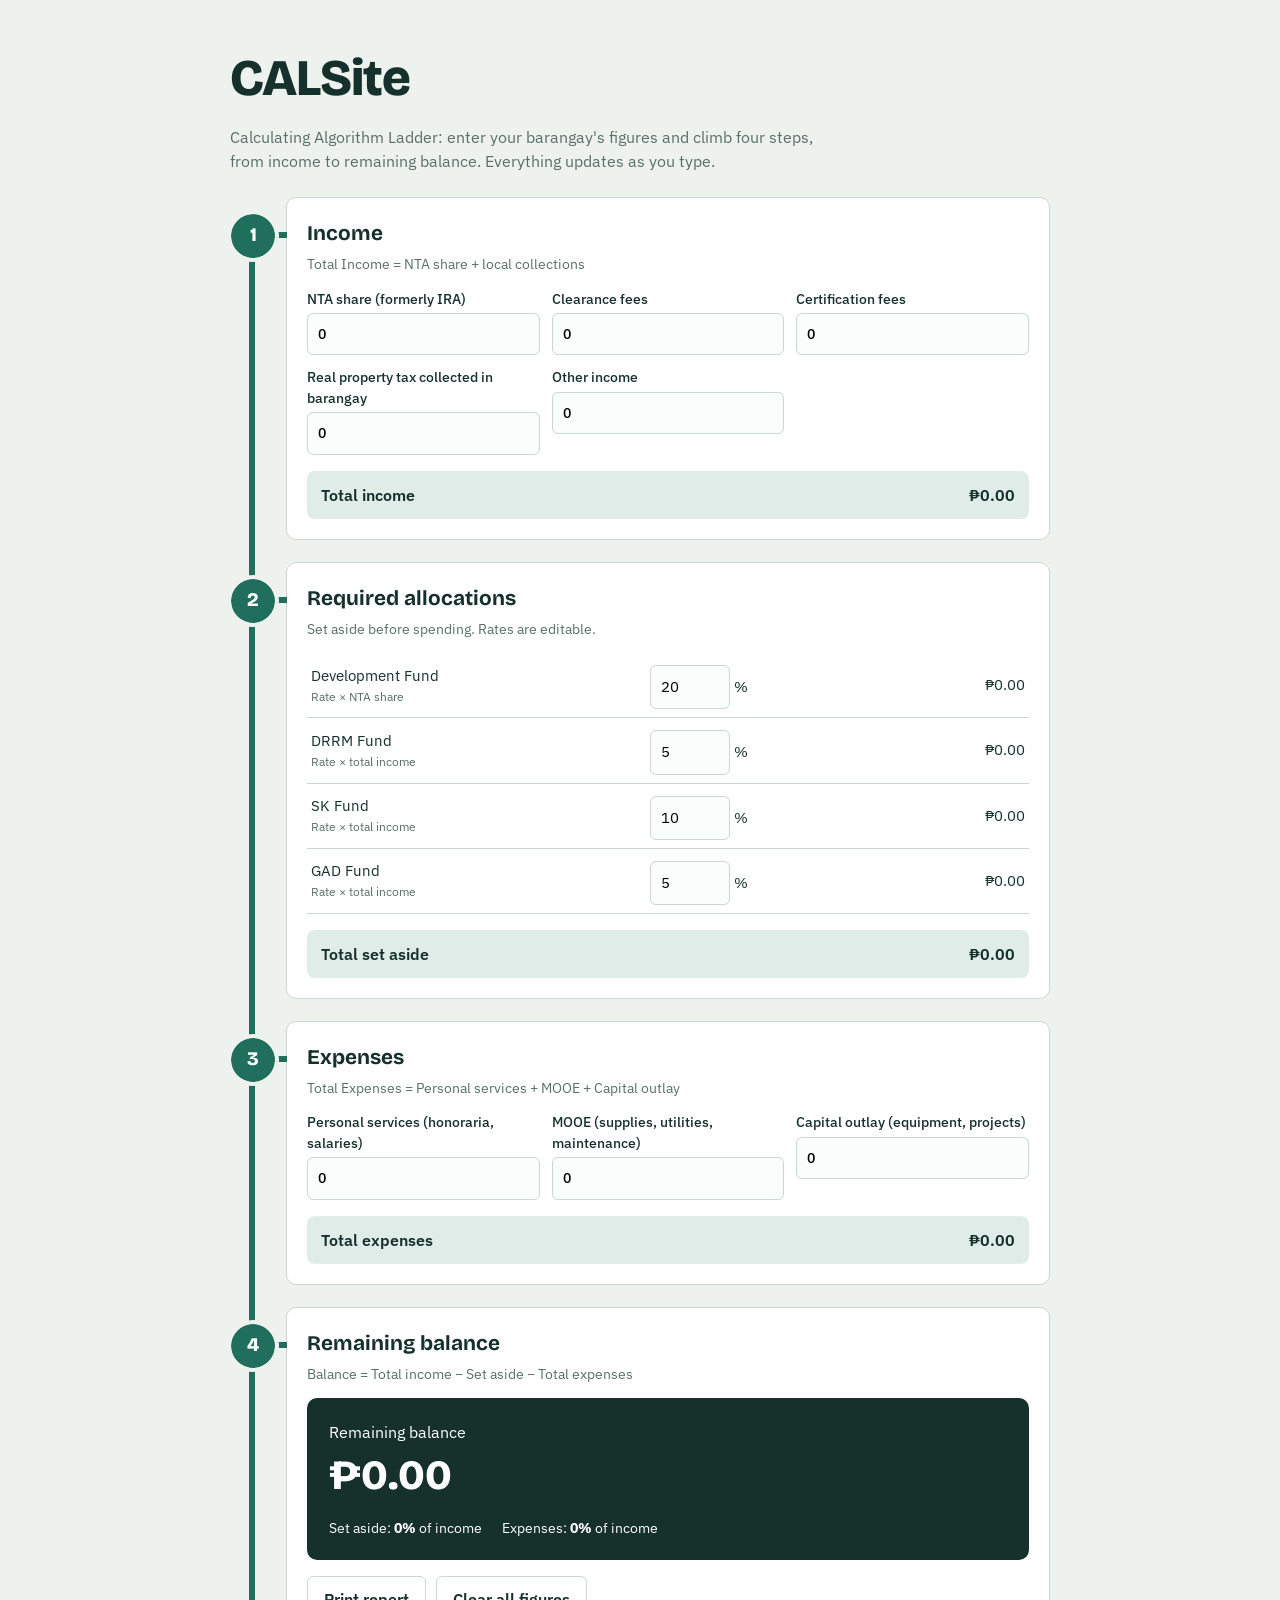
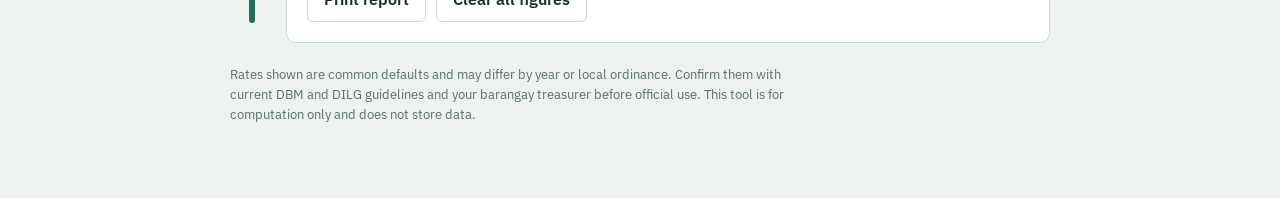
==== index.html @ 575f40e9 "Add files via upload" ====
<!DOCTYPE html>
<html lang="en">
<head>
<meta charset="UTF-8">
<meta name="viewport" content="width=device-width, initial-scale=1.0">
<title>CALSite: Barangay Finance Calculator</title>
<link rel="preconnect" href="https://fonts.googleapis.com">
<link href="https://fonts.googleapis.com/css2?family=Bricolage+Grotesque:wght@400;600;800&family=IBM+Plex+Sans:wght@400;500&display=swap" rel="stylesheet">
<style>
:root{
  --paper:#eef2ef; --card:#ffffff; --ink:#16302b; --muted:#5a6f69;
  --rail:#1f6f5c; --rung:#e0ece7; --warn:#b3261e; --line:#c9d8d2;
}
*{box-sizing:border-box}
body{margin:0;background:var(--paper);color:var(--ink);font-family:"IBM Plex Sans",system-ui,sans-serif;line-height:1.5}
header{padding:40px 20px 24px;max-width:860px;margin:0 auto}
h1{font-family:"Bricolage Grotesque",system-ui,sans-serif;font-weight:800;font-size:clamp(2rem,6vw,3.2rem);margin:0;letter-spacing:-.02em}
header p{max-width:60ch;color:var(--muted);margin:8px 0 0}
main{max-width:860px;margin:0 auto;padding:0 20px 60px}
.ladder{position:relative;padding-left:56px}
.ladder::before{content:"";position:absolute;left:19px;top:20px;bottom:20px;width:6px;background:var(--rail);border-radius:3px}
.rung{position:relative;background:var(--card);border:1px solid var(--line);border-radius:10px;padding:20px;margin-bottom:22px}
.rung::before{content:"";position:absolute;left:-37px;top:34px;width:37px;height:6px;background:var(--rail)}
.badge{position:absolute;left:-56px;top:16px;width:44px;height:44px;border-radius:50%;background:var(--rail);color:#fff;display:grid;place-items:center;font-family:"Bricolage Grotesque",sans-serif;font-weight:800;font-size:1.2rem;outline:4px solid var(--paper)}
h2{font-family:"Bricolage Grotesque",sans-serif;font-size:1.3rem;margin:0 0 4px}
.sub{color:var(--muted);font-size:.9rem;margin:0 0 14px}
.grid{display:grid;grid-template-columns:repeat(auto-fit,minmax(220px,1fr));gap:12px}
label{display:block;font-size:.85rem;font-weight:500}
input{width:100%;margin-top:4px;padding:10px;border:1px solid var(--line);border-radius:6px;font:inherit;background:#fbfdfc}
input:focus-visible,button:focus-visible{outline:3px solid #f2b705;outline-offset:1px}
.result{margin-top:16px;padding:12px 14px;background:var(--rung);border-radius:8px;display:flex;justify-content:space-between;gap:12px;font-weight:600}
table{width:100%;border-collapse:collapse;margin-top:6px;font-size:.92rem}
td{padding:8px 4px;border-bottom:1px solid var(--line)}
td:last-child{text-align:right;font-variant-numeric:tabular-nums}
td small{display:block;color:var(--muted)}
.final{background:var(--ink);color:#fff;border-radius:10px;padding:22px;margin-top:6px}
.final .big{font-family:"Bricolage Grotesque",sans-serif;font-size:clamp(1.8rem,6vw,2.6rem);font-weight:800}
.final.neg{background:var(--warn)}
.stats{display:flex;flex-wrap:wrap;gap:20px;margin-top:10px;font-size:.9rem}
.actions{margin-top:16px;display:flex;gap:10px;flex-wrap:wrap}
button{font:inherit;font-weight:600;padding:10px 16px;border-radius:6px;border:1px solid var(--line);background:#fff;cursor:pointer;color:var(--ink)}
button:hover{background:var(--rung)}
.note{font-size:.82rem;color:var(--muted);margin-top:18px;max-width:70ch}
@media print{input{border:none}.actions{display:none}body{background:#fff}}
</style>
</head>
<body>
<header>
  <h1>CALSite</h1>
  <p>Calculating Algorithm Ladder: enter your barangay's figures and climb four steps, from income to remaining balance. Everything updates as you type.</p>
</header>
<main>
<div class="ladder">

  <section class="rung">
    <div class="badge">1</div>
    <h2>Income</h2>
    <p class="sub">Total Income = NTA share + local collections</p>
    <div class="grid">
      <label>NTA share (formerly IRA)<input type="number" min="0" step="0.01" id="nta" value="0"></label>
      <label>Clearance fees<input type="number" min="0" step="0.01" id="clearance" value="0"></label>
      <label>Certification fees<input type="number" min="0" step="0.01" id="cert" value="0"></label>
      <label>Real property tax collected in barangay<input type="number" min="0" step="0.01" id="rpt" value="0"></label>
      <label>Other income<input type="number" min="0" step="0.01" id="other" value="0"></label>
    </div>
    <div class="result"><span>Total income</span><span id="r1">₱0.00</span></div>
  </section>

  <section class="rung">
    <div class="badge">2</div>
    <h2>Required allocations</h2>
    <p class="sub">Set aside before spending. Rates are editable.</p>
    <table>
      <tr><td>Development Fund<small>Rate × NTA share</small></td><td><input type="number" id="devRate" value="20" min="0" max="100" step="0.1" style="width:80px"> %</td><td id="dev">₱0.00</td></tr>
      <tr><td>DRRM Fund<small>Rate × total income</small></td><td><input type="number" id="drrmRate" value="5" min="0" max="100" step="0.1" style="width:80px"> %</td><td id="drrm">₱0.00</td></tr>
      <tr><td>SK Fund<small>Rate × total income</small></td><td><input type="number" id="skRate" value="10" min="0" max="100" step="0.1" style="width:80px"> %</td><td id="sk">₱0.00</td></tr>
      <tr><td>GAD Fund<small>Rate × total income</small></td><td><input type="number" id="gadRate" value="5" min="0" max="100" step="0.1" style="width:80px"> %</td><td id="gad">₱0.00</td></tr>
    </table>
    <div class="result"><span>Total set aside</span><span id="r2">₱0.00</span></div>
  </section>

  <section class="rung">
    <div class="badge">3</div>
    <h2>Expenses</h2>
    <p class="sub">Total Expenses = Personal services + MOOE + Capital outlay</p>
    <div class="grid">
      <label>Personal services (honoraria, salaries)<input type="number" min="0" step="0.01" id="ps" value="0"></label>
      <label>MOOE (supplies, utilities, maintenance)<input type="number" min="0" step="0.01" id="mooe" value="0"></label>
      <label>Capital outlay (equipment, projects)<input type="number" min="0" step="0.01" id="co" value="0"></label>
    </div>
    <div class="result"><span>Total expenses</span><span id="r3">₱0.00</span></div>
  </section>

  <section class="rung">
    <div class="badge">4</div>
    <h2>Remaining balance</h2>
    <p class="sub">Balance = Total income − Set aside − Total expenses</p>
    <div class="final" id="final">
      <div>Remaining balance</div>
      <div class="big" id="bal">₱0.00</div>
      <div class="stats">
        <span>Set aside: <b id="p2">0%</b> of income</span>
        <span>Expenses: <b id="p3">0%</b> of income</span>
        <span id="msg"></span>
      </div>
    </div>
    <div class="actions">
      <button type="button" onclick="window.print()">Print report</button>
      <button type="button" id="reset">Clear all figures</button>
    </div>
  </section>

</div>
<p class="note">Rates shown are common defaults and may differ by year or local ordinance. Confirm them with current DBM and DILG guidelines and your barangay treasurer before official use. This tool is for computation only and does not store data.</p>
</main>

<script>
const $ = id => document.getElementById(id);
const num = id => Math.max(0, parseFloat($(id).value) || 0);
const peso = n => "₱" + n.toLocaleString("en-PH", {minimumFractionDigits: 2, maximumFractionDigits: 2});
const pct = (a, b) => b > 0 ? (a / b * 100).toFixed(1) + "%" : "0%";

function calc() {
  const income = num("nta") + num("clearance") + num("cert") + num("rpt") + num("other");
  const dev = num("nta") * num("devRate") / 100;
  const drrm = income * num("drrmRate") / 100;
  const sk = income * num("skRate") / 100;
  const gad = income * num("gadRate") / 100;
  const aside = dev + drrm + sk + gad;
  const expenses = num("ps") + num("mooe") + num("co");
  const balance = income - aside - expenses;

  $("r1").textContent = peso(income);
  $("dev").textContent = peso(dev);
  $("drrm").textContent = peso(drrm);
  $("sk").textContent = peso(sk);
  $("gad").textContent = peso(gad);
  $("r2").textContent = peso(aside);
  $("r3").textContent = peso(expenses);
  $("bal").textContent = peso(balance);
  $("p2").textContent = pct(aside, income);
  $("p3").textContent = pct(expenses, income);
  $("final").classList.toggle("neg", balance < 0);
  $("msg").textContent = balance < 0 ? "Expenses exceed available funds. Reduce spending or review allocations." : "";
}

document.querySelectorAll("input").forEach(i => i.addEventListener("input", calc));
$("reset").addEventListener("click", () => {
  document.querySelectorAll(".grid input").forEach(i => i.value = 0);
  calc();
});
calc();
</script>
</body>
</html>
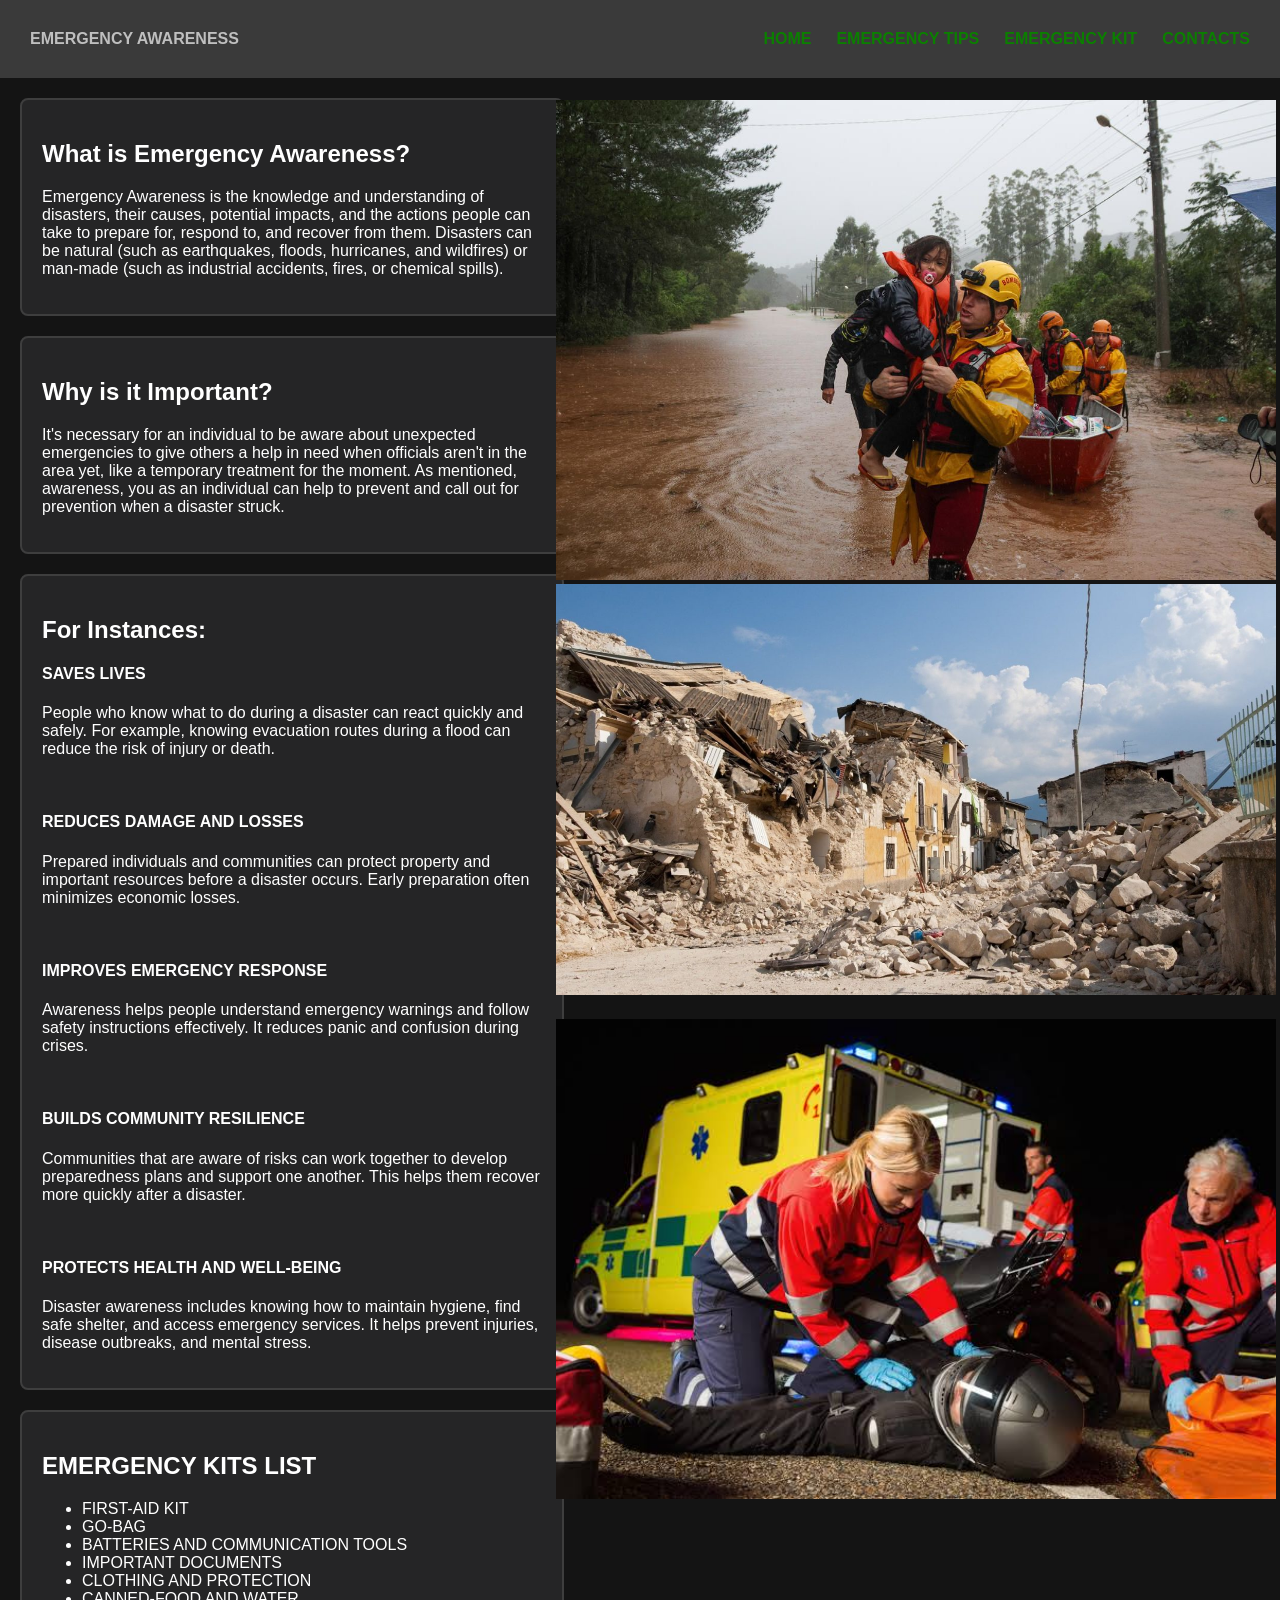
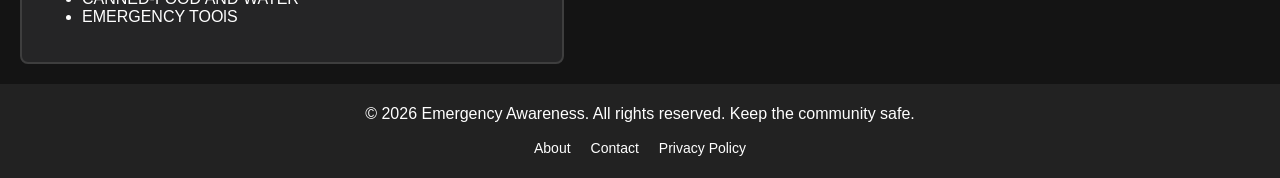
==== commit a73e661e: "Add files via upload" ====
--- a/index.html
+++ b/index.html
@@ -1,155 +1,93 @@
-<!DOCTYPE html>
-<html lang="en">
-<head>
-<meta charset="UTF-8">
-<meta name="viewport" content="width=device-width, initial-scale=1.0">
-<title>CALSite: Barangay Finance Calculator</title>
-<link rel="preconnect" href="https://fonts.googleapis.com">
-<link href="https://fonts.googleapis.com/css2?family=Bricolage+Grotesque:wght@400;600;800&family=IBM+Plex+Sans:wght@400;500&display=swap" rel="stylesheet">
-<style>
-:root{
-  --paper:#eef2ef; --card:#ffffff; --ink:#16302b; --muted:#5a6f69;
-  --rail:#1f6f5c; --rung:#e0ece7; --warn:#b3261e; --line:#c9d8d2;
-}
-*{box-sizing:border-box}
-body{margin:0;background:var(--paper);color:var(--ink);font-family:"IBM Plex Sans",system-ui,sans-serif;line-height:1.5}
-header{padding:40px 20px 24px;max-width:860px;margin:0 auto}
-h1{font-family:"Bricolage Grotesque",system-ui,sans-serif;font-weight:800;font-size:clamp(2rem,6vw,3.2rem);margin:0;letter-spacing:-.02em}
-header p{max-width:60ch;color:var(--muted);margin:8px 0 0}
-main{max-width:860px;margin:0 auto;padding:0 20px 60px}
-.ladder{position:relative;padding-left:56px}
-.ladder::before{content:"";position:absolute;left:19px;top:20px;bottom:20px;width:6px;background:var(--rail);border-radius:3px}
-.rung{position:relative;background:var(--card);border:1px solid var(--line);border-radius:10px;padding:20px;margin-bottom:22px}
-.rung::before{content:"";position:absolute;left:-37px;top:34px;width:37px;height:6px;background:var(--rail)}
-.badge{position:absolute;left:-56px;top:16px;width:44px;height:44px;border-radius:50%;background:var(--rail);color:#fff;display:grid;place-items:center;font-family:"Bricolage Grotesque",sans-serif;font-weight:800;font-size:1.2rem;outline:4px solid var(--paper)}
-h2{font-family:"Bricolage Grotesque",sans-serif;font-size:1.3rem;margin:0 0 4px}
-.sub{color:var(--muted);font-size:.9rem;margin:0 0 14px}
-.grid{display:grid;grid-template-columns:repeat(auto-fit,minmax(220px,1fr));gap:12px}
-label{display:block;font-size:.85rem;font-weight:500}
-input{width:100%;margin-top:4px;padding:10px;border:1px solid var(--line);border-radius:6px;font:inherit;background:#fbfdfc}
-input:focus-visible,button:focus-visible{outline:3px solid #f2b705;outline-offset:1px}
-.result{margin-top:16px;padding:12px 14px;background:var(--rung);border-radius:8px;display:flex;justify-content:space-between;gap:12px;font-weight:600}
-table{width:100%;border-collapse:collapse;margin-top:6px;font-size:.92rem}
-td{padding:8px 4px;border-bottom:1px solid var(--line)}
-td:last-child{text-align:right;font-variant-numeric:tabular-nums}
-td small{display:block;color:var(--muted)}
-.final{background:var(--ink);color:#fff;border-radius:10px;padding:22px;margin-top:6px}
-.final .big{font-family:"Bricolage Grotesque",sans-serif;font-size:clamp(1.8rem,6vw,2.6rem);font-weight:800}
-.final.neg{background:var(--warn)}
-.stats{display:flex;flex-wrap:wrap;gap:20px;margin-top:10px;font-size:.9rem}
-.actions{margin-top:16px;display:flex;gap:10px;flex-wrap:wrap}
-button{font:inherit;font-weight:600;padding:10px 16px;border-radius:6px;border:1px solid var(--line);background:#fff;cursor:pointer;color:var(--ink)}
-button:hover{background:var(--rung)}
-.note{font-size:.82rem;color:var(--muted);margin-top:18px;max-width:70ch}
-@media print{input{border:none}.actions{display:none}body{background:#fff}}
-</style>
-</head>
-<body>
-<header>
-  <h1>CALSite</h1>
-  <p>Calculating Algorithm Ladder: enter your barangay's figures and climb four steps, from income to remaining balance. Everything updates as you type.</p>
-</header>
-<main>
-<div class="ladder">
-
-  <section class="rung">
-    <div class="badge">1</div>
-    <h2>Income</h2>
-    <p class="sub">Total Income = NTA share + local collections</p>
-    <div class="grid">
-      <label>NTA share (formerly IRA)<input type="number" min="0" step="0.01" id="nta" value="0"></label>
-      <label>Clearance fees<input type="number" min="0" step="0.01" id="clearance" value="0"></label>
-      <label>Certification fees<input type="number" min="0" step="0.01" id="cert" value="0"></label>
-      <label>Real property tax collected in barangay<input type="number" min="0" step="0.01" id="rpt" value="0"></label>
-      <label>Other income<input type="number" min="0" step="0.01" id="other" value="0"></label>
-    </div>
-    <div class="result"><span>Total income</span><span id="r1">₱0.00</span></div>
-  </section>
-
-  <section class="rung">
-    <div class="badge">2</div>
-    <h2>Required allocations</h2>
-    <p class="sub">Set aside before spending. Rates are editable.</p>
-    <table>
-      <tr><td>Development Fund<small>Rate × NTA share</small></td><td><input type="number" id="devRate" value="20" min="0" max="100" step="0.1" style="width:80px"> %</td><td id="dev">₱0.00</td></tr>
-      <tr><td>DRRM Fund<small>Rate × total income</small></td><td><input type="number" id="drrmRate" value="5" min="0" max="100" step="0.1" style="width:80px"> %</td><td id="drrm">₱0.00</td></tr>
-      <tr><td>SK Fund<small>Rate × total income</small></td><td><input type="number" id="skRate" value="10" min="0" max="100" step="0.1" style="width:80px"> %</td><td id="sk">₱0.00</td></tr>
-      <tr><td>GAD Fund<small>Rate × total income</small></td><td><input type="number" id="gadRate" value="5" min="0" max="100" step="0.1" style="width:80px"> %</td><td id="gad">₱0.00</td></tr>
-    </table>
-    <div class="result"><span>Total set aside</span><span id="r2">₱0.00</span></div>
-  </section>
-
-  <section class="rung">
-    <div class="badge">3</div>
-    <h2>Expenses</h2>
-    <p class="sub">Total Expenses = Personal services + MOOE + Capital outlay</p>
-    <div class="grid">
-      <label>Personal services (honoraria, salaries)<input type="number" min="0" step="0.01" id="ps" value="0"></label>
-      <label>MOOE (supplies, utilities, maintenance)<input type="number" min="0" step="0.01" id="mooe" value="0"></label>
-      <label>Capital outlay (equipment, projects)<input type="number" min="0" step="0.01" id="co" value="0"></label>
-    </div>
-    <div class="result"><span>Total expenses</span><span id="r3">₱0.00</span></div>
-  </section>
-
-  <section class="rung">
-    <div class="badge">4</div>
-    <h2>Remaining balance</h2>
-    <p class="sub">Balance = Total income − Set aside − Total expenses</p>
-    <div class="final" id="final">
-      <div>Remaining balance</div>
-      <div class="big" id="bal">₱0.00</div>
-      <div class="stats">
-        <span>Set aside: <b id="p2">0%</b> of income</span>
-        <span>Expenses: <b id="p3">0%</b> of income</span>
-        <span id="msg"></span>
-      </div>
-    </div>
-    <div class="actions">
-      <button type="button" onclick="window.print()">Print report</button>
-      <button type="button" id="reset">Clear all figures</button>
-    </div>
-  </section>
-
-</div>
-<p class="note">Rates shown are common defaults and may differ by year or local ordinance. Confirm them with current DBM and DILG guidelines and your barangay treasurer before official use. This tool is for computation only and does not store data.</p>
-</main>
-
-<script>
-const $ = id => document.getElementById(id);
-const num = id => Math.max(0, parseFloat($(id).value) || 0);
-const peso = n => "₱" + n.toLocaleString("en-PH", {minimumFractionDigits: 2, maximumFractionDigits: 2});
-const pct = (a, b) => b > 0 ? (a / b * 100).toFixed(1) + "%" : "0%";
-
-function calc() {
-  const income = num("nta") + num("clearance") + num("cert") + num("rpt") + num("other");
-  const dev = num("nta") * num("devRate") / 100;
-  const drrm = income * num("drrmRate") / 100;
-  const sk = income * num("skRate") / 100;
-  const gad = income * num("gadRate") / 100;
-  const aside = dev + drrm + sk + gad;
-  const expenses = num("ps") + num("mooe") + num("co");
-  const balance = income - aside - expenses;
-
-  $("r1").textContent = peso(income);
-  $("dev").textContent = peso(dev);
-  $("drrm").textContent = peso(drrm);
-  $("sk").textContent = peso(sk);
-  $("gad").textContent = peso(gad);
-  $("r2").textContent = peso(aside);
-  $("r3").textContent = peso(expenses);
-  $("bal").textContent = peso(balance);
-  $("p2").textContent = pct(aside, income);
-  $("p3").textContent = pct(expenses, income);
-  $("final").classList.toggle("neg", balance < 0);
-  $("msg").textContent = balance < 0 ? "Expenses exceed available funds. Reduce spending or review allocations." : "";
-}
-
-document.querySelectorAll("input").forEach(i => i.addEventListener("input", calc));
-$("reset").addEventListener("click", () => {
-  document.querySelectorAll(".grid input").forEach(i => i.value = 0);
-  calc();
-});
-calc();
-</script>
-</body>
-</html>
+<!DOCTYPE html>
+<html lang="en">
+<head>
+    <meta charset="UTF-8">
+    <meta name="viewport" content="width=device-width, initial-scale=1.0">
+    <title>Document</title>
+    <link rel="stylesheet" href="style.css">
+</head>
+<body>
+    <nav class="navbar">
+        <div class="logo">EMERGENCY AWARENESS</div>
+        <ul class="nav-links">
+            <li><a href="index.html">HOME</a></li>
+            <li><a href="EmergencyTips.html">EMERGENCY TIPS</a></li>
+            <li><a href="EmergencyKit.html">EMERGENCY KIT</a></li>
+            <li><a href="Contact.html">CONTACTS</a></li>
+        </ul>
+    </nav>
+    
+    <section class="text-home">
+        <h1>What is Emergency Awareness?</h1>
+        <p>Emergency Awareness is the knowledge and understanding of disasters, their causes, potential impacts, 
+            and the actions people can take to prepare for, respond to, and recover from them. 
+            Disasters can be natural (such as earthquakes, floods, hurricanes, and wildfires) or 
+            man-made (such as industrial accidents, fires, or chemical spills). 
+        </p>
+    </section>
+    <section class="text-home">
+        <h1>Why is it Important?</h1>
+        <p>It's necessary for an individual to be aware about unexpected emergencies
+            to give others a help in need when officials aren't in the area yet,
+            like a temporary treatment for the moment. As mentioned, awareness,
+            you as an individual can help to prevent and call out for prevention
+            when a disaster struck.
+        </p>
+    </section>
+    <section class="text-home">
+        <h1>For Instances:</h1>
+        <h4>SAVES LIVES</h4>
+        <p>People who know what to do during a disaster can react quickly and safely.
+            For example, knowing evacuation routes during a flood can reduce the risk of injury or death.
+        </p>
+        <br>
+        <h4>REDUCES DAMAGE AND LOSSES</h4>
+        <p>Prepared individuals and communities can protect property and important resources before a disaster occurs.
+            Early preparation often minimizes economic losses.
+        </p>
+        <br>
+        <h4>IMPROVES EMERGENCY RESPONSE</h4>
+        <p>Awareness helps people understand emergency warnings and follow safety instructions effectively.
+        It reduces panic and confusion during crises.
+        </p>
+        <br>
+        <h4>BUILDS COMMUNITY RESILIENCE</h4>
+        <p>Communities that are aware of risks can work together to develop preparedness plans and support one another.
+        This helps them recover more quickly after a disaster.
+        </p>
+        <br>
+        <h4>PROTECTS HEALTH AND WELL-BEING</h4>
+        <p></p>Disaster awareness includes knowing how to maintain hygiene, find safe shelter, and access emergency services.
+        It helps prevent injuries, disease outbreaks, and mental stress.
+        </p>
+    </section>
+    <section class="kit-text-home">
+        <h1>EMERGENCY KITS LIST</h1>
+        <ul class="kit-col">
+            <li><a href="EmergencyKit.html">FIRST-AID KIT</a></li>
+            <li><a href="EmergencyKit.html">GO-BAG</a></li>
+            <li><a href="EmergencyKit.html">BATTERIES AND COMMUNICATION TOOLS</a></li>
+            <li><a href="EmergencyKit.html">IMPORTANT DOCUMENTS</a></li>
+            <li><a href="EmergencyKit.html">CLOTHING AND PROTECTION</a></li>
+            <li><a href="EmergencyKit.html">CANNED-FOOD AND WATER</a></li>
+            <li><a href="EmergencyKit.html"> EMERGENCY TOOlS</a></li>
+        </ul>
+    </section>
+    <section class="image-home">
+    <img src ="disaster1.jpg" width="720px">
+    <img src="disaster2.jpg" width="720px">
+    <img src="disaster3.jpg" width="720px" style="margin-top: 20px;">
+    </section>
+    <footer class="site-footer">
+  <div class="footer-content">
+    <p>&copy; 2026 Emergency Awareness. All rights reserved. Keep the community safe.</p>
+    <ul class="footer-links">
+      <li><a href="#">About</a></li>
+      <li><a href="#">Contact</a></li>
+      <li><a href="#">Privacy Policy</a></li>
+    </ul>
+  </div>
+</footer>
+</body>
+
+</html>
--- a/style.css
+++ b/style.css
@@ -0,0 +1,172 @@
+.kit-text-home {
+    border: 2px solid rgb(62, 62, 62) ;
+    background-color: rgb(37, 37, 38);
+    padding: 20px;
+    max-width: 500px;
+    border-radius: 8px;
+    margin: 20px;
+}
+.kit-col a:hover {
+  text-decoration: underline;
+  color: darkgreen;
+
+}
+
+.kit-col a {
+    color: white;
+    text-decoration: none;
+}
+.site-footer {
+  background-color: #222;
+  color: #fff;
+  padding:5px 0;
+  text-align: center;
+}
+
+.footer-content {
+  max-width: 900px;
+  margin: 0 auto;
+  padding: 0 15px;
+}
+
+.footer-links {
+  list-style: none;
+  display: flex;
+  justify-content: center;
+  gap:20px;
+  margin-top: 10px;
+  padding: 0;
+}
+
+.footer-links a {
+  color: #ffffff;
+  text-decoration: none;
+  font-size: 14px;
+}
+
+.footer-links a:hover {
+  text-decoration: underline;
+  color: darkgreen;
+}
+
+.tips-text-each {
+  display: flex;
+}
+
+.tips-text {
+  margin-left: auto;
+   border: 2px solid rgb(62, 62, 62) ;
+    background-color: rgb(37, 37, 38);
+    padding: 20px;
+    max-width: 650px;
+    border-radius: 8px;
+    margin: 20px;
+}
+
+.cont-text{
+    border: 2px solid rgb(13, 132, 0) ;
+    background-color: rgb(0, 33, 0);
+    padding: 20px;
+    max-width: 10000px;
+    border-radius: 8px;
+    margin: 20px;
+}
+
+.kit-text{
+    border: 2px solid rgb(62, 62, 62) ;
+    background-color: rgb(37, 37, 38);
+    padding: 20px;
+    max-width: 500px;
+    border-radius: 8px;
+}
+
+.kits-collection {
+    display: grid;
+    grid-template-columns: repeat(4, 1fr);
+}
+
+.kit-text {
+    border: 2px solid rgb(62, 62, 62) ;
+    background-color: rgb(37, 37, 38);
+    padding: 20px;
+    max-width: 500px;
+    border-radius: 8px;
+    margin: 20px;
+}
+
+.image-home{
+  position: absolute;
+  top: 80px;
+  right: 0;
+  width: 55%;
+  margin: 20px;
+}
+
+.text-home{
+    border: 2px solid rgb(62, 62, 62) ;
+    background-color: rgb(37, 37, 38);
+    padding: 20px;
+    max-width: 500px;
+    border-radius: 8px;
+    margin: 20px;
+}
+
+section{
+    animation: transitionIn 0.75s;
+}
+
+@keyframes transitionIn{
+    from {
+        opacity: 0;
+        transform: translateY(-10px);
+    }
+    to {
+        opacity: 1;
+        transform: translateY(0);
+    }
+}
+
+body {
+  background-color: rgb(20, 20, 20);
+  }
+body {
+    margin: 0;
+    font-family: Verdana,Tahoma, sans-serif;
+}
+
+section {
+    color:white;
+}
+.navbar {
+    display: flex;
+    justify-content: space-between;
+    align-items: center;
+    background-color: rgb(58, 58, 58);
+    color: white;
+    padding: 30px 30px;
+}
+
+.nav-links {
+    list-style: none;
+    display: flex;
+    gap: 25px;
+    margin: 0;
+    padding: 0;
+}
+
+.nav-links a {
+    color: rgb(11, 127, 0);
+    font-weight: bold;
+    text-decoration: none;
+}
+
+.nav-links a:hover {
+    color: white;
+    text-decoration: underline;
+}
+
+.logo {
+    font-weight: 800;
+    font-size: 20;
+    color: rgb(191, 191, 191);
+}
